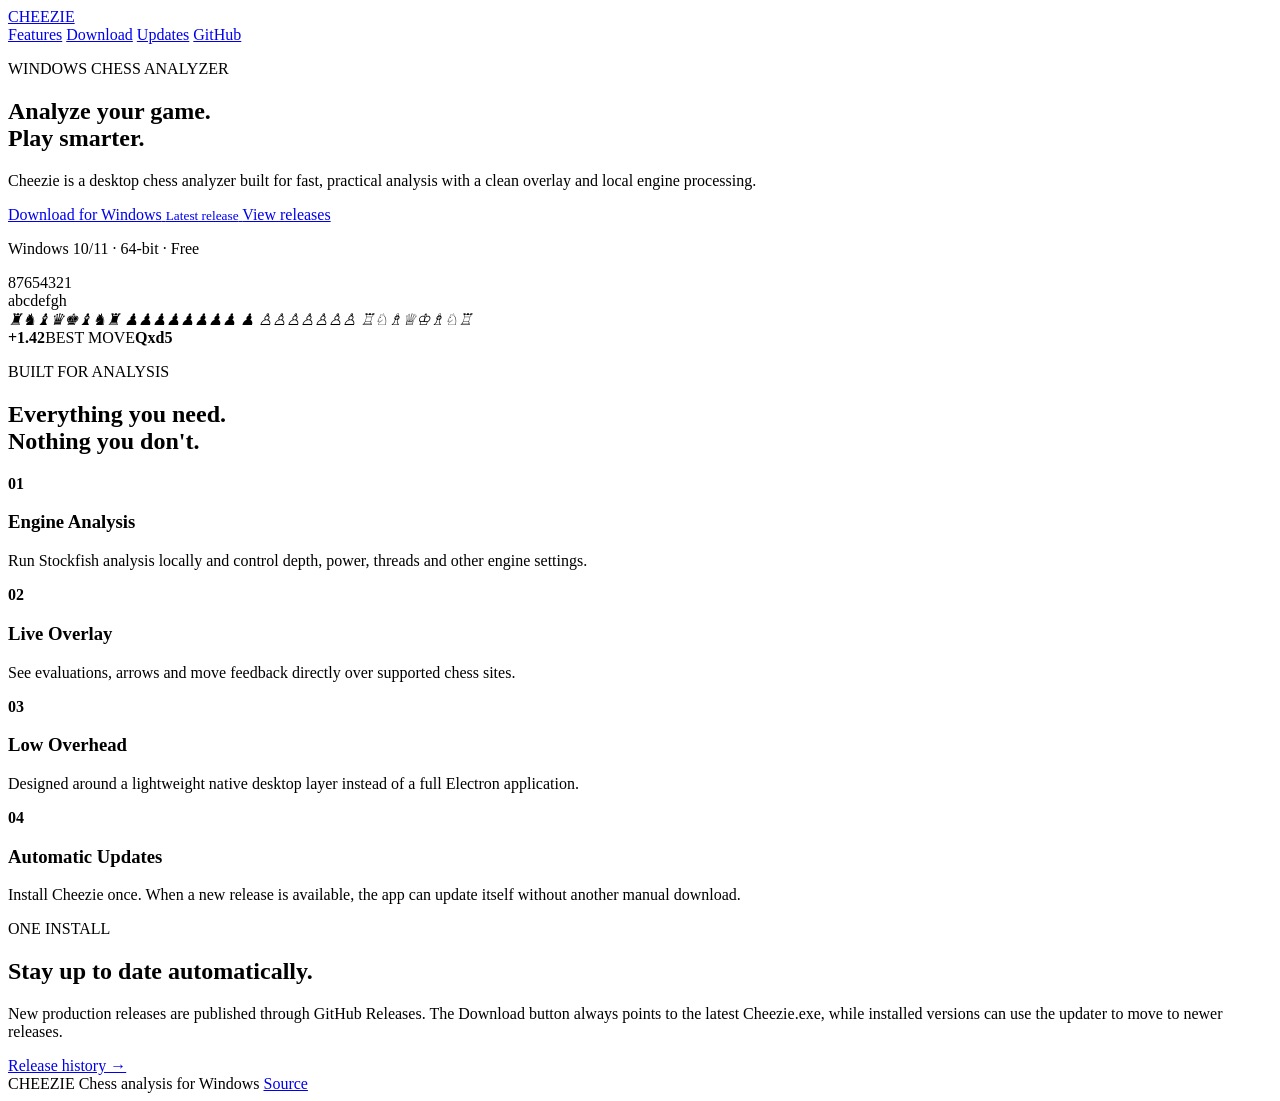
==== index.html @ 318530d4 "Add Cheezie website: index.html" ====
<!doctype html>
<html lang="en">
<head>
  <meta charset="utf-8">
  <meta name="viewport" content="width=device-width, initial-scale=1">
  <meta name="description" content="Cheezie is a lightweight chess analysis tool for Windows.">
  <title>Cheezie | Chess Analyzer</title>
  <link rel="stylesheet" href="style.css">
</head>
<body>
  <header class="nav">
    <a class="brand" href="./">CHEEZIE</a>
    <nav>
      <a href="#features">Features</a>
      <a href="#download">Download</a>
      <a href="#updates">Updates</a>
      <a class="github" href="https://github.com/vhxLUA-max/cheessengine-app" target="_blank" rel="noopener">GitHub</a>
    </nav>
  </header>

  <main>
    <section class="hero">
      <div class="hero-copy">
        <p class="eyebrow">WINDOWS CHESS ANALYZER</p>
        <h1>Analyze your game.<br><span>Play smarter.</span></h1>
        <p class="lead">Cheezie is a desktop chess analyzer built for fast, practical analysis with a clean overlay and local engine processing.</p>
        <div class="actions">
          <a id="download" class="button primary" href="https://github.com/vhxLUA-max/cheezie-releases/releases/latest/download/Cheezie.exe">
            <span>Download for Windows</span>
            <small id="version">Latest release</small>
          </a>
          <a class="button secondary" href="https://github.com/vhxLUA-max/cheezie-releases/releases/latest" target="_blank" rel="noopener">View releases</a>
        </div>
        <p class="requirements">Windows 10/11 · 64-bit · Free</p>
      </div>

      <div class="board-wrap" aria-hidden="true">
        <div class="board">
          <div class="rank-labels"><span>8</span><span>7</span><span>6</span><span>5</span><span>4</span><span>3</span><span>2</span><span>1</span></div>
          <div class="files"><span>a</span><span>b</span><span>c</span><span>d</span><span>e</span><span>f</span><span>g</span><span>h</span></div>
          <div class="squares">
            <i>♜</i><i>♞</i><i>♝</i><i>♛</i><i>♚</i><i>♝</i><i>♞</i><i>♜</i>
            <i>♟</i><i>♟</i><i>♟</i><i>♟</i><i>♟</i><i>♟</i><i>♟</i><i>♟</i>
            <i></i><i></i><i></i><i></i><i></i><i></i><i></i><i></i>
            <i></i><i></i><i></i><i></i><i></i><i></i><i></i><i></i>
            <i></i><i></i><i></i><i>♟</i><i></i><i></i><i></i><i></i>
            <i></i><i></i><i></i><i></i><i></i><i></i><i></i><i></i>
            <i>♙</i><i>♙</i><i>♙</i><i></i><i>♙</i><i>♙</i><i>♙</i><i>♙</i>
            <i>♖</i><i>♘</i><i>♗</i><i>♕</i><i>♔</i><i>♗</i><i>♘</i><i>♖</i>
          </div>
        </div>
        <div class="eval-card"><b>+1.42</b><span>BEST MOVE</span><strong>Qxd5</strong></div>
      </div>
    </section>

    <section id="features" class="section">
      <p class="eyebrow">BUILT FOR ANALYSIS</p>
      <h2>Everything you need.<br>Nothing you don't.</h2>
      <div class="features">
        <article><b>01</b><h3>Engine Analysis</h3><p>Run Stockfish analysis locally and control depth, power, threads and other engine settings.</p></article>
        <article><b>02</b><h3>Live Overlay</h3><p>See evaluations, arrows and move feedback directly over supported chess sites.</p></article>
        <article><b>03</b><h3>Low Overhead</h3><p>Designed around a lightweight native desktop layer instead of a full Electron application.</p></article>
        <article><b>04</b><h3>Automatic Updates</h3><p>Install Cheezie once. When a new release is available, the app can update itself without another manual download.</p></article>
      </div>
    </section>

    <section id="updates" class="update-section">
      <div>
        <p class="eyebrow">ONE INSTALL</p>
        <h2>Stay up to date automatically.</h2>
        <p>New production releases are published through GitHub Releases. The Download button always points to the latest Cheezie.exe, while installed versions can use the updater to move to newer releases.</p>
      </div>
      <a class="text-link" href="https://github.com/vhxLUA-max/cheezie-releases/releases" target="_blank" rel="noopener">Release history →</a>
    </section>
  </main>

  <footer>
    <span>CHEEZIE</span>
    <span>Chess analysis for Windows</span>
    <a href="https://github.com/vhxLUA-max/cheessengine-app" target="_blank" rel="noopener">Source</a>
  </footer>
  <script src="script.js"></script>
</body>
</html>
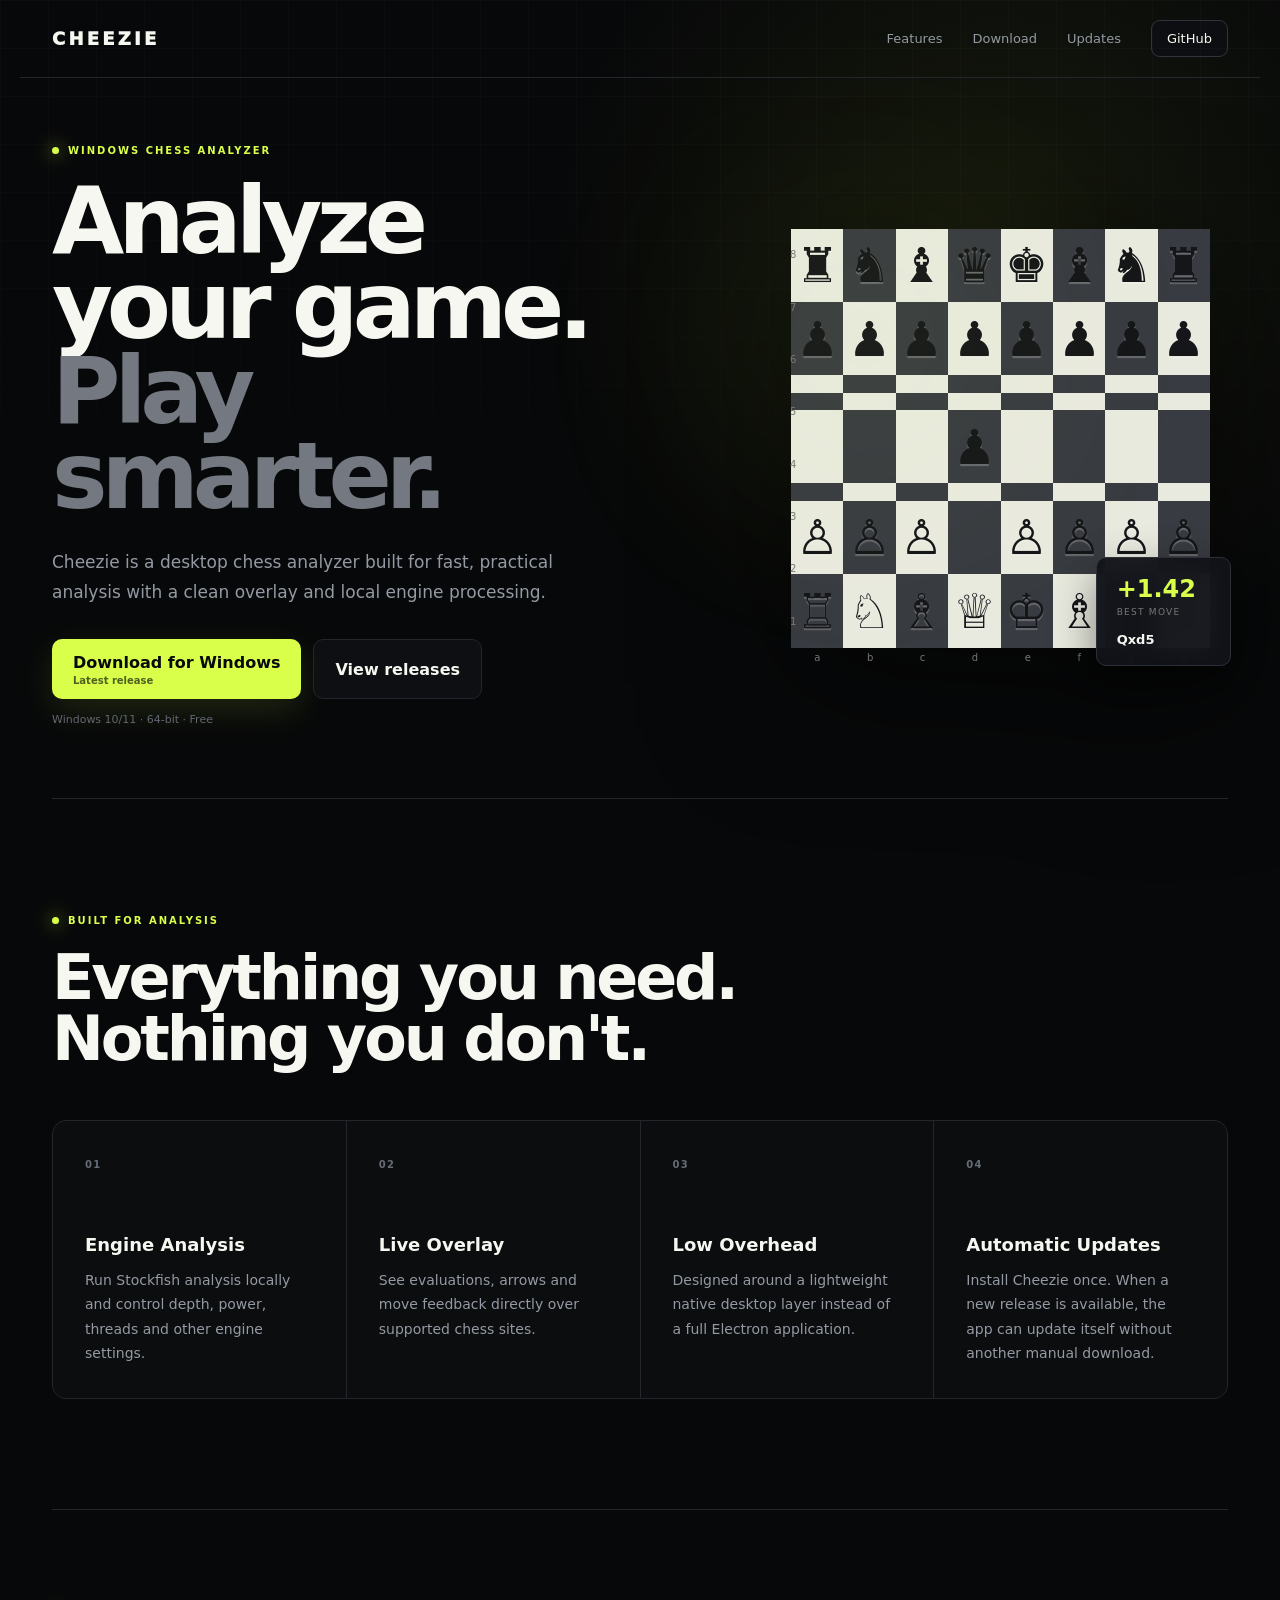
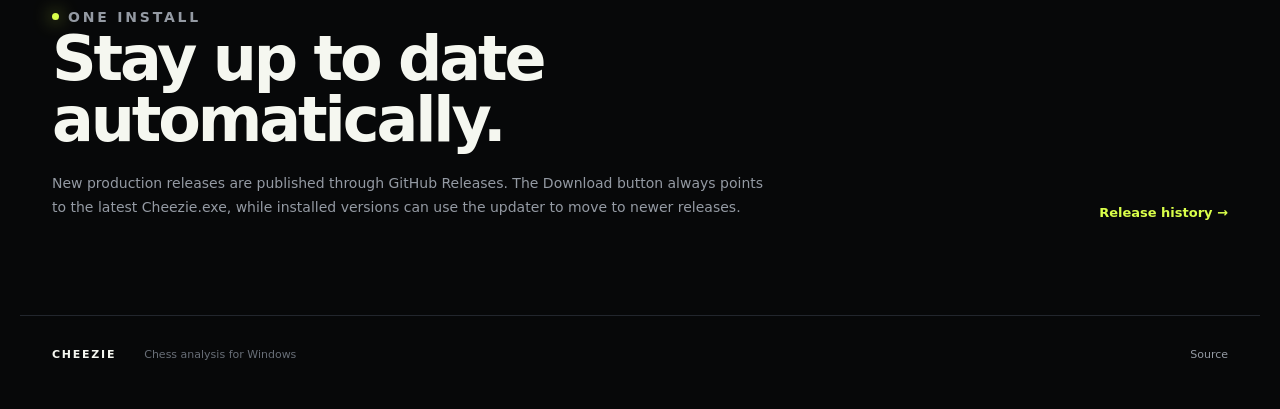
==== commit 5487ed62: "site: use permanent download route and favicon" ====
--- a/index.html
+++ b/index.html
@@ -5,6 +5,7 @@
   <meta name="viewport" content="width=device-width, initial-scale=1">
   <meta name="description" content="Cheezie is a lightweight chess analysis tool for Windows.">
   <title>Cheezie | Chess Analyzer</title>
+  <link rel="icon" href="assets/favicon.svg" type="image/svg+xml">
   <link rel="stylesheet" href="style.css">
 </head>
 <body>
@@ -25,7 +26,7 @@
         <h1>Analyze your game.<br><span>Play smarter.</span></h1>
         <p class="lead">Cheezie is a desktop chess analyzer built for fast, practical analysis with a clean overlay and local engine processing.</p>
         <div class="actions">
-          <a id="download" class="button primary" href="https://github.com/vhxLUA-max/cheezie-releases/releases/latest/download/Cheezie.exe">
+          <a id="download" class="button primary" href="./download/">
             <span>Download for Windows</span>
             <small id="version">Latest release</small>
           </a>
--- a/style.css
+++ b/style.css
@@ -0,0 +1,59 @@
+:root{--bg:#070809;--panel:#0e1013;--panel2:#13161a;--text:#f5f7f0;--muted:#949aa3;--line:#22262d;--accent:#d9ff4a;--accent2:#b9e52f;--light:#e9eadf;--dark:#383b41}
+*{box-sizing:border-box}
+html{scroll-behavior:smooth}
+body{margin:0;background:radial-gradient(circle at 78% 12%,rgba(217,255,74,.07),transparent 28rem),var(--bg);color:var(--text);font-family:Inter,ui-sans-serif,system-ui,-apple-system,BlinkMacSystemFont,"Segoe UI",sans-serif}
+body:before{content:"";position:fixed;inset:0;pointer-events:none;opacity:.035;background-image:linear-gradient(rgba(255,255,255,.7) 1px,transparent 1px),linear-gradient(90deg,rgba(255,255,255,.7) 1px,transparent 1px);background-size:48px 48px;mask-image:linear-gradient(to bottom,#000,transparent 80%)}
+a{color:inherit;text-decoration:none}
+.nav{height:78px;max-width:1240px;margin:auto;padding:0 32px;display:flex;align-items:center;justify-content:space-between;border-bottom:1px solid var(--line)}
+.brand{font-weight:950;letter-spacing:.18em;font-size:18px}
+.nav nav{display:flex;align-items:center;gap:30px;font-size:13px;color:var(--muted)}
+.nav nav a{transition:color .2s ease}
+.nav nav a:hover{color:var(--text)}
+.nav .github{border:1px solid #30353d;padding:10px 15px;border-radius:9px;color:var(--text);background:#0c0e11;transition:.2s}
+.nav .github:hover{border-color:#59616c;background:#111419}
+main{max-width:1240px;margin:auto;padding:0 32px}
+.hero{min-height:720px;display:grid;grid-template-columns:1.02fr .98fr;align-items:center;gap:80px;position:relative}
+.hero:after{content:"";position:absolute;width:260px;height:260px;right:20%;top:18%;background:var(--accent);filter:blur(130px);opacity:.07;pointer-events:none}
+.eyebrow{display:inline-flex;align-items:center;gap:9px;font-size:10px;letter-spacing:.2em;font-weight:900;color:var(--accent);margin:0 0 22px}
+.eyebrow:before{content:"";width:7px;height:7px;border-radius:50%;background:var(--accent);box-shadow:0 0 18px var(--accent)}
+h1{font-size:clamp(54px,7.3vw,94px);line-height:.91;letter-spacing:-.065em;margin:0 0 30px;max-width:800px}
+h1 span{color:#737881}
+.lead{max-width:590px;color:var(--muted);font-size:17px;line-height:1.75;margin:0 0 32px}
+.actions{display:flex;gap:12px;flex-wrap:wrap}
+.button{display:flex;flex-direction:column;justify-content:center;min-height:60px;padding:0 21px;border-radius:10px;font-weight:850;transition:transform .2s ease,box-shadow .2s ease,border-color .2s ease}
+.button:hover{transform:translateY(-2px)}
+.button.primary{background:var(--accent);color:#090a0b;min-width:215px;box-shadow:0 12px 35px rgba(217,255,74,.12)}
+.button.primary:hover{box-shadow:0 15px 45px rgba(217,255,74,.2)}
+.button.primary small{font-size:10px;opacity:.65;margin-top:3px}
+.button.secondary{border:1px solid var(--line);background:rgba(16,18,22,.8)}
+.requirements{font-size:11px;color:#626871;margin-top:14px}
+.board-wrap{position:relative;justify-self:end;width:min(455px,100%);padding:18px;filter:drop-shadow(0 35px 70px rgba(0,0,0,.5))}
+.board{aspect-ratio:1;position:relative;background:var(--light);box-shadow:inset 0 0 0 1px rgba(255,255,255,.1)}
+.squares{display:grid;grid-template-columns:repeat(8,1fr);width:100%;height:100%}
+.squares i{display:flex;align-items:center;justify-content:center;font-style:normal;font-family:"Times New Roman",serif;font-size:clamp(28px,5vw,48px);color:#151619;text-shadow:0 2px 1px rgba(255,255,255,.25)}
+.squares i:nth-child(16n+1),.squares i:nth-child(16n+3),.squares i:nth-child(16n+5),.squares i:nth-child(16n+7),.squares i:nth-child(16n+10),.squares i:nth-child(16n+12),.squares i:nth-child(16n+14),.squares i:nth-child(16n+16){background:var(--light)}
+.squares i:nth-child(16n+2),.squares i:nth-child(16n+4),.squares i:nth-child(16n+6),.squares i:nth-child(16n+8),.squares i:nth-child(16n+9),.squares i:nth-child(16n+11),.squares i:nth-child(16n+13),.squares i:nth-child(16n+15){background:var(--dark)}
+.rank-labels{position:absolute;left:-1px;top:0;height:100%;display:flex;flex-direction:column;justify-content:space-around;font-size:10px;color:#777;z-index:2}
+.files{position:absolute;left:0;bottom:-15px;width:100%;display:flex;justify-content:space-around;font-size:10px;color:#777}
+.eval-card{position:absolute;right:-3px;bottom:0;background:rgba(17,19,24,.96);backdrop-filter:blur(12px);border:1px solid #2b3038;padding:17px 20px;min-width:135px;box-shadow:0 18px 45px rgba(0,0,0,.45);border-radius:10px}
+.eval-card b{display:block;font-size:24px;color:var(--accent)}
+.eval-card span{display:block;font-size:9px;letter-spacing:.14em;color:#777;margin:4px 0 12px}
+.eval-card strong{font-size:13px}
+.section{padding:110px 0;border-top:1px solid var(--line)}
+.section h2,.update-section h2{font-size:clamp(38px,5vw,62px);line-height:.98;letter-spacing:-.05em;margin:0 0 50px}
+.features{display:grid;grid-template-columns:repeat(4,1fr);gap:1px;background:var(--line);border:1px solid var(--line);border-radius:14px;overflow:hidden}
+.features article{background:rgba(9,10,12,.9);padding:32px;min-height:270px;transition:background .2s ease}
+.features article:hover{background:var(--panel2)}
+.features b{color:#666c75;font-size:10px;letter-spacing:.12em}
+.features h3{margin:62px 0 13px;font-size:18px}
+.features p,.update-section p{color:var(--muted);font-size:14px;line-height:1.75;margin:0}
+.update-section{padding:95px 0;border-top:1px solid var(--line);display:flex;justify-content:space-between;gap:50px;align-items:end}
+.update-section h2{margin-bottom:20px}
+.update-section>div{max-width:720px}
+.text-link{white-space:nowrap;font-size:13px;font-weight:850;color:var(--accent);transition:color .2s}
+.text-link:hover{color:var(--text)}
+footer{max-width:1240px;margin:auto;padding:32px 32px 48px;border-top:1px solid var(--line);display:flex;gap:28px;color:#686e77;font-size:11px}
+footer span:first-child{color:var(--text);font-weight:850;letter-spacing:.16em}
+footer a{margin-left:auto;color:var(--muted)}
+@media(max-width:850px){.nav{padding:0 20px}.nav nav a:not(.github){display:none}main{padding:0 20px}.hero{grid-template-columns:1fr;gap:55px;padding:85px 0}.hero:after{right:10%;top:8%}.board-wrap{justify-self:center;width:min(440px,94vw)}.features{grid-template-columns:1fr 1fr}.update-section{display:block}}
+@media(max-width:520px){.features{grid-template-columns:1fr}.hero{min-height:auto;padding:70px 0}.nav{height:66px}.lead{font-size:15px}.button{width:100%}.board-wrap{padding:10px}.eval-card{right:-2px}.section{padding:80px 0}.features article{min-height:220px}.features h3{margin-top:45px}footer{flex-wrap:wrap;padding-left:20px;padding-right:20px}footer a{margin-left:0}}
